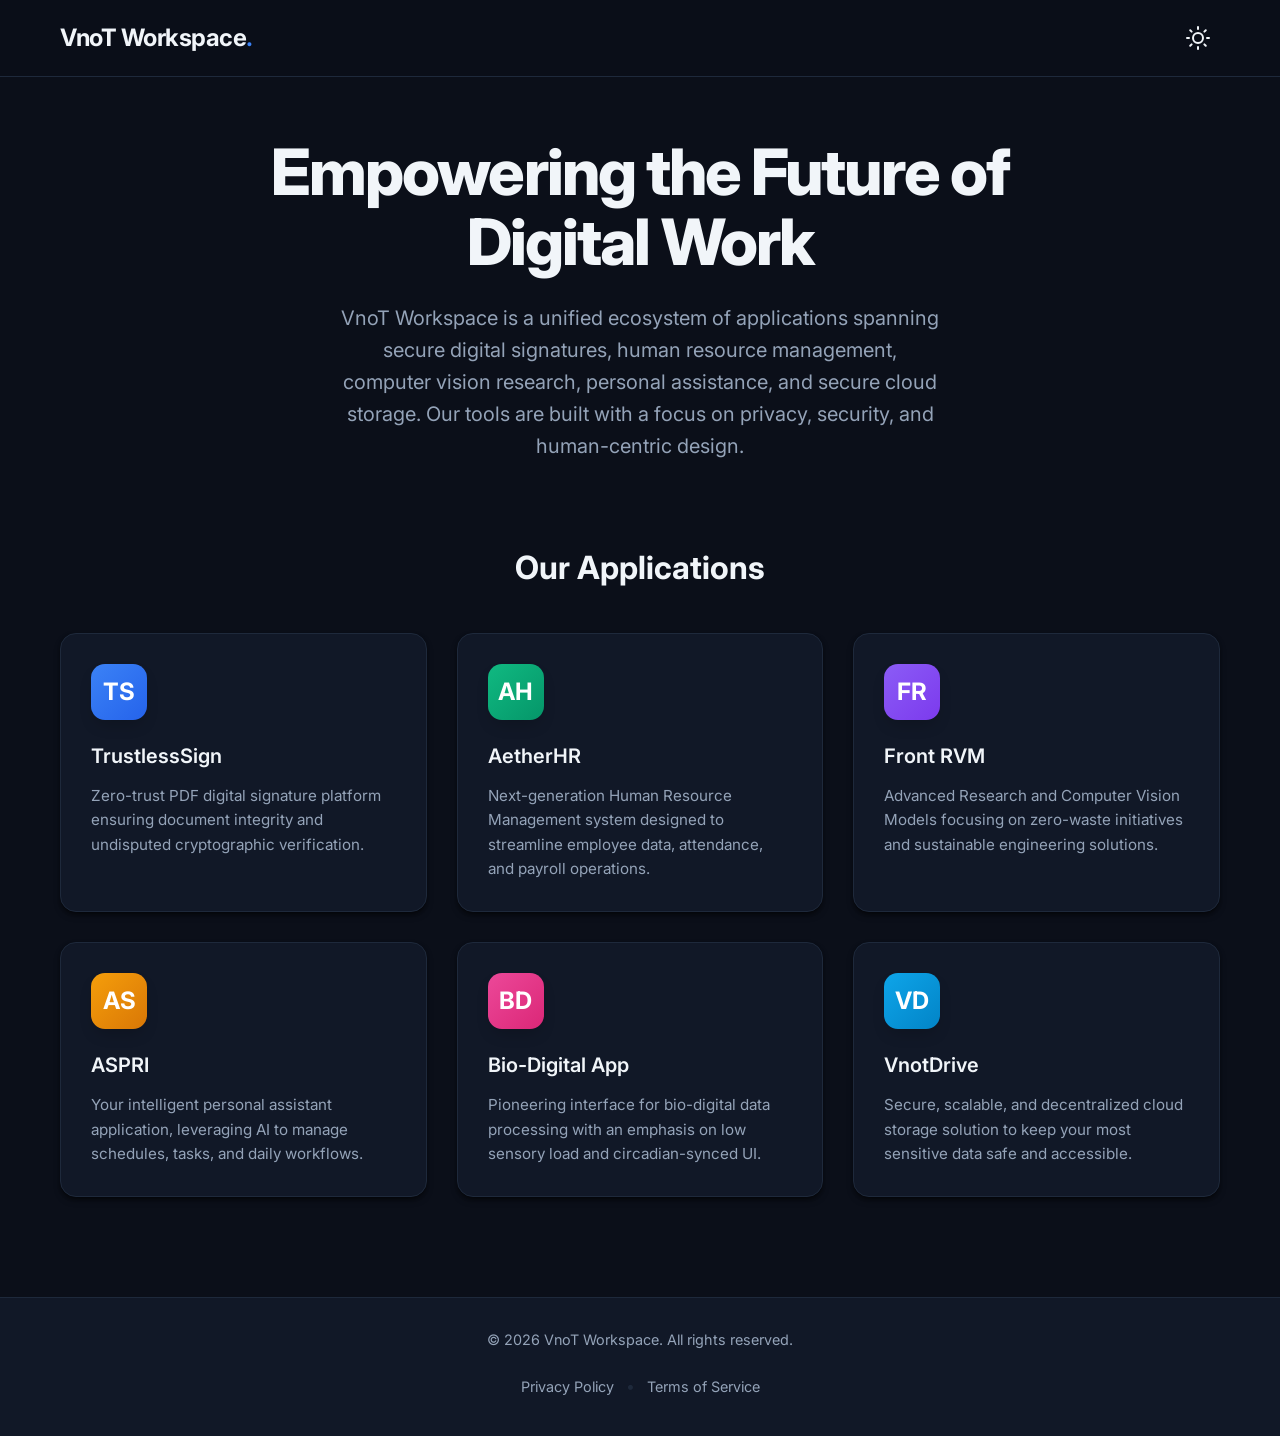
==== index.html @ b07ab053 "feat: initial commit for VnoT Workspace" ====
<!DOCTYPE html>
<html lang="en" data-theme="dark">
<head>
    <meta charset="UTF-8">
    <meta name="viewport" content="width=device-width, initial-scale=1.0">
    <title>VnoT Workspace</title>
    <meta name="description" content="VnoT Workspace is a comprehensive suite of digital tools designed to enhance productivity, streamline human resources, facilitate advanced research, and provide secure zero-trust solutions.">
    <link rel="stylesheet" href="style.css">
    <link href="https://fonts.googleapis.com/css2?family=Inter:wght@300;400;500;600;700&display=swap" rel="stylesheet">
</head>
<body>
    <header class="header">
        <div class="container header-container">
            <div class="logo">VnoT Workspace<span class="dot">.</span></div>
            <button class="theme-toggle" id="themeToggle" aria-label="Toggle dark/light mode">
                <svg class="sun-icon" width="24" height="24" viewBox="0 0 24 24" fill="none" stroke="currentColor" stroke-width="2" stroke-linecap="round" stroke-linejoin="round"><circle cx="12" cy="12" r="5"></circle><line x1="12" y1="1" x2="12" y2="3"></line><line x1="12" y1="21" x2="12" y2="23"></line><line x1="4.22" y1="4.22" x2="5.64" y2="5.64"></line><line x1="18.36" y1="18.36" x2="19.78" y2="19.78"></line><line x1="1" y1="12" x2="3" y2="12"></line><line x1="21" y1="12" x2="23" y2="12"></line><line x1="4.22" y1="19.78" x2="5.64" y2="18.36"></line><line x1="18.36" y1="5.64" x2="19.78" y2="4.22"></line></svg>
                <svg class="moon-icon" width="24" height="24" viewBox="0 0 24 24" fill="none" stroke="currentColor" stroke-width="2" stroke-linecap="round" stroke-linejoin="round" style="display: none;"><path d="M21 12.79A9 9 0 1 1 11.21 3 7 7 0 0 0 21 12.79z"></path></svg>
            </button>
        </div>
    </header>

    <main class="main-content">
        <section class="hero container">
            <h1 class="hero-title">Empowering the Future of Digital Work</h1>
            <p class="hero-subtitle">VnoT Workspace is a unified ecosystem of applications spanning secure digital signatures, human resource management, computer vision research, personal assistance, and secure cloud storage. Our tools are built with a focus on privacy, security, and human-centric design.</p>
        </section>

        <section class="apps-section container">
            <h2 class="section-title">Our Applications</h2>
            <div class="app-grid">
                <!-- TrustlessSign -->
                <div class="app-card">
                    <div class="app-icon" style="background: linear-gradient(135deg, #3b82f6, #2563eb);">TS</div>
                    <h3 class="app-name">TrustlessSign</h3>
                    <p class="app-desc">Zero-trust PDF digital signature platform ensuring document integrity and undisputed cryptographic verification.</p>
                </div>
                
                <!-- AetherHR -->
                <div class="app-card">
                    <div class="app-icon" style="background: linear-gradient(135deg, #10b981, #059669);">AH</div>
                    <h3 class="app-name">AetherHR</h3>
                    <p class="app-desc">Next-generation Human Resource Management system designed to streamline employee data, attendance, and payroll operations.</p>
                </div>

                <!-- Front RVM -->
                <div class="app-card">
                    <div class="app-icon" style="background: linear-gradient(135deg, #8b5cf6, #7c3aed);">FR</div>
                    <h3 class="app-name">Front RVM</h3>
                    <p class="app-desc">Advanced Research and Computer Vision Models focusing on zero-waste initiatives and sustainable engineering solutions.</p>
                </div>

                <!-- ASPRI -->
                <div class="app-card">
                    <div class="app-icon" style="background: linear-gradient(135deg, #f59e0b, #d97706);">AS</div>
                    <h3 class="app-name">ASPRI</h3>
                    <p class="app-desc">Your intelligent personal assistant application, leveraging AI to manage schedules, tasks, and daily workflows.</p>
                </div>

                <!-- Bio-Digital App -->
                <div class="app-card">
                    <div class="app-icon" style="background: linear-gradient(135deg, #ec4899, #db2777);">BD</div>
                    <h3 class="app-name">Bio-Digital App</h3>
                    <p class="app-desc">Pioneering interface for bio-digital data processing with an emphasis on low sensory load and circadian-synced UI.</p>
                </div>

                <!-- VnotDrive -->
                <div class="app-card">
                    <div class="app-icon" style="background: linear-gradient(135deg, #0ea5e9, #0284c7);">VD</div>
                    <h3 class="app-name">VnotDrive</h3>
                    <p class="app-desc">Secure, scalable, and decentralized cloud storage solution to keep your most sensitive data safe and accessible.</p>
                </div>
            </div>
        </section>
    </main>

    <footer class="footer">
        <div class="container footer-content">
            <p class="copyright">&copy; 2026 VnoT Workspace. All rights reserved.</p>
            <div class="footer-links">
                <a href="privacy.html" class="footer-link">Privacy Policy</a>
                <span class="footer-divider">&bull;</span>
                <a href="terms.html" class="footer-link">Terms of Service</a>
            </div>
        </div>
    </footer>

    <script>
        // Theme Toggle Logic
        const themeToggle = document.getElementById('themeToggle');
        const sunIcon = document.querySelector('.sun-icon');
        const moonIcon = document.querySelector('.moon-icon');
        const htmlElement = document.documentElement;

        themeToggle.addEventListener('click', () => {
            const currentTheme = htmlElement.getAttribute('data-theme');
            if (currentTheme === 'dark') {
                htmlElement.setAttribute('data-theme', 'light');
                sunIcon.style.display = 'none';
                moonIcon.style.display = 'block';
            } else {
                htmlElement.setAttribute('data-theme', 'dark');
                sunIcon.style.display = 'block';
                moonIcon.style.display = 'none';
            }
        });
    </script>
</body>
</html>
---- style.css ----
/* Bio-Digital Minimalism 2026 Stylesheet */

:root {
    --bg-color: #f8fafc;
    --text-primary: #0f172a;
    --text-secondary: #475569;
    --card-bg: #ffffff;
    --border-color: #e2e8f0;
    --accent: #3b82f6;
    --accent-hover: #2563eb;
    --shadow: 0 4px 6px -1px rgb(0 0 0 / 0.1), 0 2px 4px -2px rgb(0 0 0 / 0.1);
    --glass-bg: rgba(255, 255, 255, 0.7);
}

[data-theme="dark"] {
    --bg-color: #0b0f19;
    --text-primary: #f1f5f9;
    --text-secondary: #94a3b8;
    --card-bg: #111827;
    --border-color: #1e293b;
    --accent: #3b82f6;
    --accent-hover: #60a5fa;
    --shadow: 0 4px 6px -1px rgb(0 0 0 / 0.5), 0 2px 4px -2px rgb(0 0 0 / 0.5);
    --glass-bg: rgba(11, 15, 25, 0.7);
}

* {
    box-sizing: border-box;
    margin: 0;
    padding: 0;
}

body {
    font-family: 'Inter', sans-serif;
    background-color: var(--bg-color);
    color: var(--text-primary);
    line-height: 1.6;
    transition: background-color 0.3s ease, color 0.3s ease;
    display: flex;
    flex-direction: column;
    min-height: 100vh;
}

.container {
    width: 100%;
    max-width: 1200px;
    margin: 0 auto;
    padding: 0 20px;
}

/* Header */
.header {
    position: sticky;
    top: 0;
    z-index: 50;
    background-color: var(--glass-bg);
    backdrop-filter: blur(12px);
    border-bottom: 1px solid var(--border-color);
    padding: 16px 0;
    transition: background-color 0.3s ease, border-color 0.3s ease;
}

.header-container {
    display: flex;
    justify-content: space-between;
    align-items: center;
}

.logo {
    font-size: 1.5rem;
    font-weight: 700;
    letter-spacing: -0.02em;
}

.dot {
    color: var(--accent);
}

.theme-toggle {
    background: none;
    border: none;
    color: var(--text-primary);
    cursor: pointer;
    padding: 8px;
    border-radius: 8px;
    display: flex;
    align-items: center;
    justify-content: center;
    transition: background-color 0.2s ease;
    width: 44px;
    height: 44px;
}

.theme-toggle:hover {
    background-color: var(--border-color);
}

.theme-toggle:focus-visible {
    outline: 2px solid var(--accent);
    outline-offset: 2px;
}

/* Main Content */
.main-content {
    flex: 1;
    padding: 60px 0;
}

/* Hero Section */
.hero {
    text-align: center;
    max-width: 800px;
    margin-bottom: 80px;
}

.hero-title {
    font-size: clamp(2.5rem, 5vw, 4rem);
    font-weight: 800;
    line-height: 1.1;
    margin-bottom: 24px;
    letter-spacing: -0.03em;
}

.hero-subtitle {
    font-size: clamp(1.1rem, 2vw, 1.25rem);
    color: var(--text-secondary);
    max-width: 600px;
    margin: 0 auto;
}

/* Apps Section */
.section-title {
    font-size: 2rem;
    font-weight: 700;
    margin-bottom: 40px;
    text-align: center;
}

.app-grid {
    display: grid;
    grid-template-columns: repeat(auto-fit, minmax(300px, 1fr));
    gap: 30px;
}

.app-card {
    background-color: var(--card-bg);
    border: 1px solid var(--border-color);
    border-radius: 16px;
    padding: 30px;
    transition: transform 0.3s cubic-bezier(0.175, 0.885, 0.32, 1.275), box-shadow 0.3s ease, border-color 0.3s ease;
    box-shadow: var(--shadow);
}

.app-card:hover {
    transform: translateY(-8px);
    border-color: var(--accent);
}

.app-icon {
    width: 56px;
    height: 56px;
    border-radius: 14px;
    display: flex;
    align-items: center;
    justify-content: center;
    color: white;
    font-size: 1.5rem;
    font-weight: 700;
    margin-bottom: 20px;
    box-shadow: 0 8px 16px -4px rgba(0,0,0,0.2);
}

.app-name {
    font-size: 1.25rem;
    font-weight: 600;
    margin-bottom: 12px;
}

.app-desc {
    color: var(--text-secondary);
    font-size: 0.95rem;
    line-height: 1.6;
}

/* Footer */
.footer {
    background-color: var(--card-bg);
    border-top: 1px solid var(--border-color);
    padding: 30px 0;
    text-align: center;
    margin-top: 40px;
    transition: background-color 0.3s ease, border-color 0.3s ease;
}

.footer-content {
    display: flex;
    flex-direction: column;
    gap: 16px;
    align-items: center;
}

.copyright {
    color: var(--text-secondary);
    font-size: 0.9rem;
}

.footer-links {
    display: flex;
    gap: 12px;
    align-items: center;
}

.footer-link {
    color: var(--text-secondary);
    text-decoration: none;
    font-size: 0.9rem;
    transition: color 0.2s ease;
    padding: 8px 0;
}

.footer-link:hover {
    color: var(--text-primary);
}

.footer-link:focus-visible {
    outline: 2px solid var(--accent);
    outline-offset: 4px;
    border-radius: 4px;
}

.footer-divider {
    color: var(--border-color);
}

/* Legal Pages */
.legal-content {
    max-width: 800px;
    margin: 0 auto;
    background-color: var(--card-bg);
    border: 1px solid var(--border-color);
    border-radius: 16px;
    padding: 40px;
    box-shadow: var(--shadow);
}

.legal-title {
    font-size: 2.5rem;
    font-weight: 800;
    margin-bottom: 10px;
    letter-spacing: -0.02em;
}

.legal-updated {
    color: var(--text-secondary);
    font-size: 0.9rem;
    margin-bottom: 40px;
}

.legal-section {
    margin-bottom: 32px;
}

.legal-section h2 {
    font-size: 1.5rem;
    font-weight: 700;
    margin-bottom: 16px;
    color: var(--text-primary);
}

.legal-section p, .legal-section ul {
    color: var(--text-secondary);
    margin-bottom: 16px;
}

.legal-section ul {
    padding-left: 24px;
}

.legal-section li {
    margin-bottom: 8px;
}

.legal-section a {
    color: var(--accent);
    text-decoration: none;
}

.legal-section a:hover {
    text-decoration: underline;
}

/* Responsive Adjustments */
@media (max-width: 768px) {
    .legal-content {
        padding: 24px;
        border-radius: 12px;
    }
    
    .footer-content {
        flex-direction: column;
        gap: 8px;
    }
}
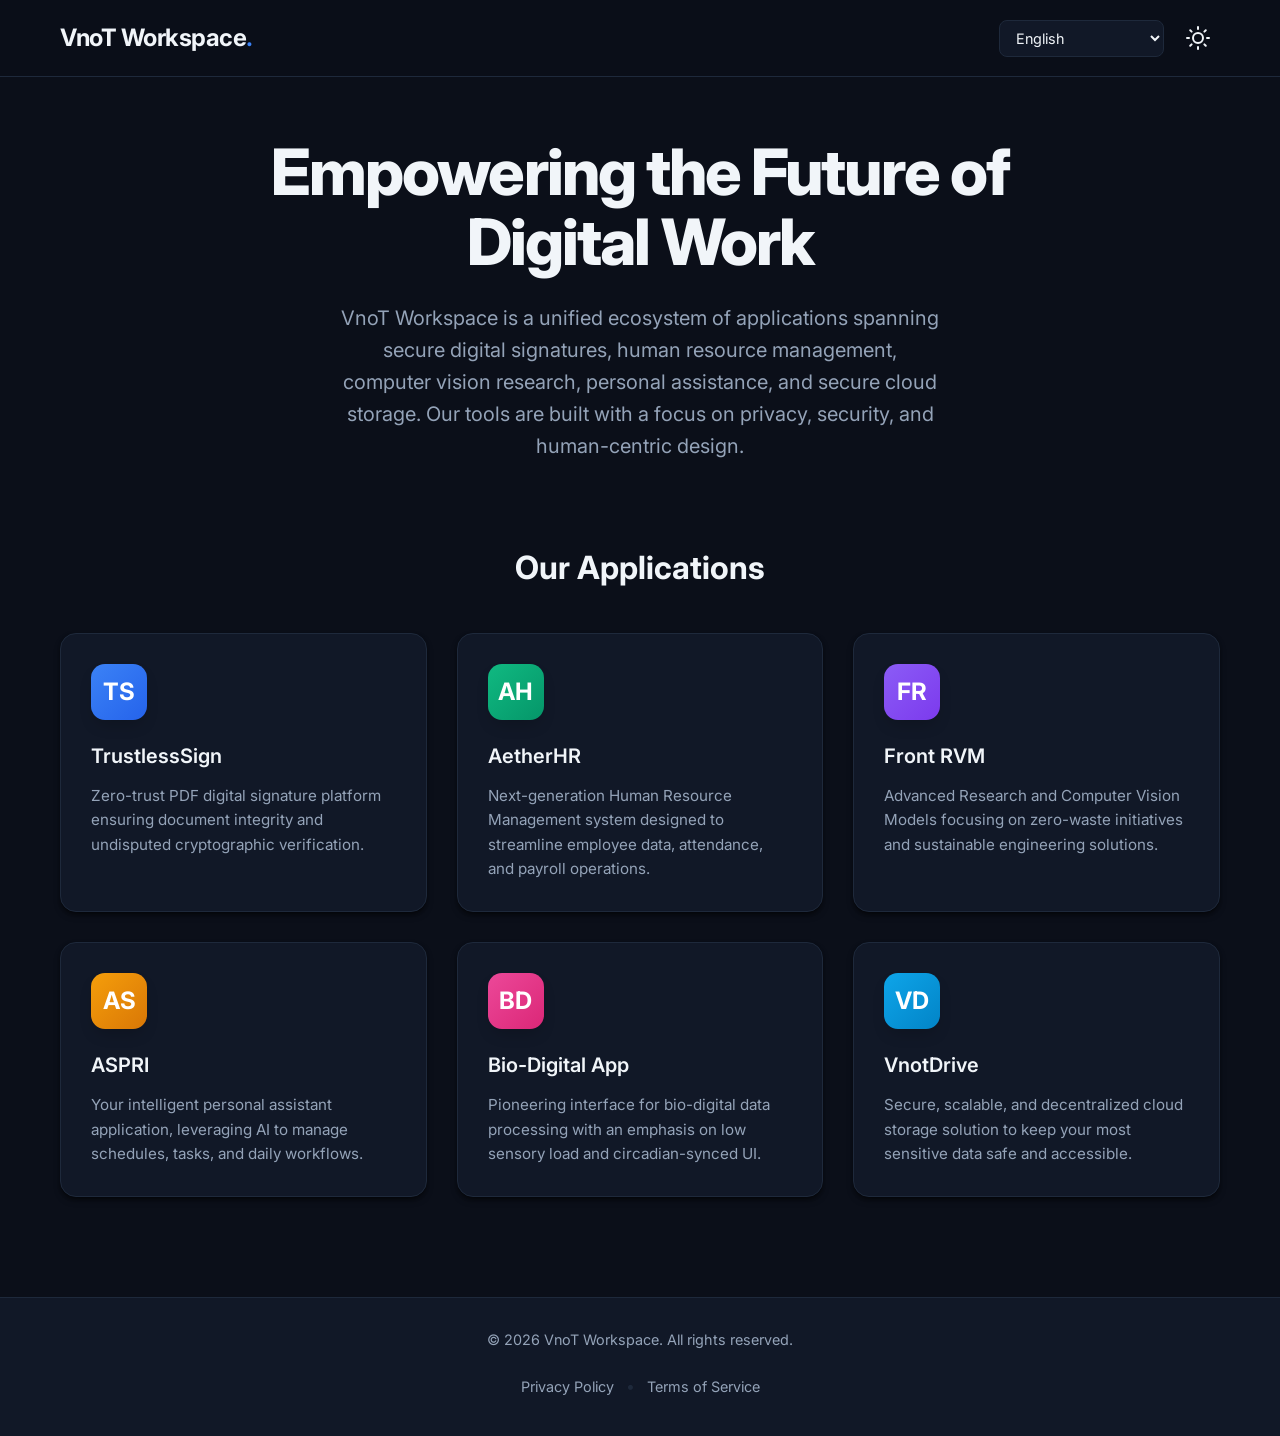
==== commit 5ca166e1: "feat: add multilingual support (en, id, th)" ====
--- a/index.html
+++ b/index.html
@@ -12,62 +12,65 @@
     <header class="header">
         <div class="container header-container">
             <div class="logo">VnoT Workspace<span class="dot">.</span></div>
-            <button class="theme-toggle" id="themeToggle" aria-label="Toggle dark/light mode">
-                <svg class="sun-icon" width="24" height="24" viewBox="0 0 24 24" fill="none" stroke="currentColor" stroke-width="2" stroke-linecap="round" stroke-linejoin="round"><circle cx="12" cy="12" r="5"></circle><line x1="12" y1="1" x2="12" y2="3"></line><line x1="12" y1="21" x2="12" y2="23"></line><line x1="4.22" y1="4.22" x2="5.64" y2="5.64"></line><line x1="18.36" y1="18.36" x2="19.78" y2="19.78"></line><line x1="1" y1="12" x2="3" y2="12"></line><line x1="21" y1="12" x2="23" y2="12"></line><line x1="4.22" y1="19.78" x2="5.64" y2="18.36"></line><line x1="18.36" y1="5.64" x2="19.78" y2="4.22"></line></svg>
-                <svg class="moon-icon" width="24" height="24" viewBox="0 0 24 24" fill="none" stroke="currentColor" stroke-width="2" stroke-linecap="round" stroke-linejoin="round" style="display: none;"><path d="M21 12.79A9 9 0 1 1 11.21 3 7 7 0 0 0 21 12.79z"></path></svg>
-            </button>
+            <div class="header-controls">
+                <select id="langSwitcher" class="lang-switcher" aria-label="Select Language"></select>
+                <button class="theme-toggle" id="themeToggle" aria-label="Toggle dark/light mode">
+                    <svg class="sun-icon" width="24" height="24" viewBox="0 0 24 24" fill="none" stroke="currentColor" stroke-width="2" stroke-linecap="round" stroke-linejoin="round"><circle cx="12" cy="12" r="5"></circle><line x1="12" y1="1" x2="12" y2="3"></line><line x1="12" y1="21" x2="12" y2="23"></line><line x1="4.22" y1="4.22" x2="5.64" y2="5.64"></line><line x1="18.36" y1="18.36" x2="19.78" y2="19.78"></line><line x1="1" y1="12" x2="3" y2="12"></line><line x1="21" y1="12" x2="23" y2="12"></line><line x1="4.22" y1="19.78" x2="5.64" y2="18.36"></line><line x1="18.36" y1="5.64" x2="19.78" y2="4.22"></line></svg>
+                    <svg class="moon-icon" width="24" height="24" viewBox="0 0 24 24" fill="none" stroke="currentColor" stroke-width="2" stroke-linecap="round" stroke-linejoin="round" style="display: none;"><path d="M21 12.79A9 9 0 1 1 11.21 3 7 7 0 0 0 21 12.79z"></path></svg>
+                </button>
+            </div>
         </div>
     </header>
 
     <main class="main-content">
         <section class="hero container">
-            <h1 class="hero-title">Empowering the Future of Digital Work</h1>
-            <p class="hero-subtitle">VnoT Workspace is a unified ecosystem of applications spanning secure digital signatures, human resource management, computer vision research, personal assistance, and secure cloud storage. Our tools are built with a focus on privacy, security, and human-centric design.</p>
+            <h1 class="hero-title" data-i18n="hero.title">Empowering the Future of Digital Work</h1>
+            <p class="hero-subtitle" data-i18n="hero.subtitle">VnoT Workspace is a unified ecosystem of applications spanning secure digital signatures, human resource management, computer vision research, personal assistance, and secure cloud storage. Our tools are built with a focus on privacy, security, and human-centric design.</p>
         </section>
 
         <section class="apps-section container">
-            <h2 class="section-title">Our Applications</h2>
+            <h2 class="section-title" data-i18n="section.apps.title">Our Applications</h2>
             <div class="app-grid">
                 <!-- TrustlessSign -->
                 <div class="app-card">
                     <div class="app-icon" style="background: linear-gradient(135deg, #3b82f6, #2563eb);">TS</div>
                     <h3 class="app-name">TrustlessSign</h3>
-                    <p class="app-desc">Zero-trust PDF digital signature platform ensuring document integrity and undisputed cryptographic verification.</p>
+                    <p class="app-desc" data-i18n="ts.desc">Zero-trust PDF digital signature platform ensuring document integrity and undisputed cryptographic verification.</p>
                 </div>
                 
                 <!-- AetherHR -->
                 <div class="app-card">
                     <div class="app-icon" style="background: linear-gradient(135deg, #10b981, #059669);">AH</div>
                     <h3 class="app-name">AetherHR</h3>
-                    <p class="app-desc">Next-generation Human Resource Management system designed to streamline employee data, attendance, and payroll operations.</p>
+                    <p class="app-desc" data-i18n="ah.desc">Next-generation Human Resource Management system designed to streamline employee data, attendance, and payroll operations.</p>
                 </div>
 
                 <!-- Front RVM -->
                 <div class="app-card">
                     <div class="app-icon" style="background: linear-gradient(135deg, #8b5cf6, #7c3aed);">FR</div>
                     <h3 class="app-name">Front RVM</h3>
-                    <p class="app-desc">Advanced Research and Computer Vision Models focusing on zero-waste initiatives and sustainable engineering solutions.</p>
+                    <p class="app-desc" data-i18n="fr.desc">Advanced Research and Computer Vision Models focusing on zero-waste initiatives and sustainable engineering solutions.</p>
                 </div>
 
                 <!-- ASPRI -->
                 <div class="app-card">
                     <div class="app-icon" style="background: linear-gradient(135deg, #f59e0b, #d97706);">AS</div>
                     <h3 class="app-name">ASPRI</h3>
-                    <p class="app-desc">Your intelligent personal assistant application, leveraging AI to manage schedules, tasks, and daily workflows.</p>
+                    <p class="app-desc" data-i18n="as.desc">Your intelligent personal assistant application, leveraging AI to manage schedules, tasks, and daily workflows.</p>
                 </div>
 
                 <!-- Bio-Digital App -->
                 <div class="app-card">
                     <div class="app-icon" style="background: linear-gradient(135deg, #ec4899, #db2777);">BD</div>
                     <h3 class="app-name">Bio-Digital App</h3>
-                    <p class="app-desc">Pioneering interface for bio-digital data processing with an emphasis on low sensory load and circadian-synced UI.</p>
+                    <p class="app-desc" data-i18n="bd.desc">Pioneering interface for bio-digital data processing with an emphasis on low sensory load and circadian-synced UI.</p>
                 </div>
 
                 <!-- VnotDrive -->
                 <div class="app-card">
                     <div class="app-icon" style="background: linear-gradient(135deg, #0ea5e9, #0284c7);">VD</div>
                     <h3 class="app-name">VnotDrive</h3>
-                    <p class="app-desc">Secure, scalable, and decentralized cloud storage solution to keep your most sensitive data safe and accessible.</p>
+                    <p class="app-desc" data-i18n="vd.desc">Secure, scalable, and decentralized cloud storage solution to keep your most sensitive data safe and accessible.</p>
                 </div>
             </div>
         </section>
@@ -75,34 +78,16 @@
 
     <footer class="footer">
         <div class="container footer-content">
-            <p class="copyright">&copy; 2026 VnoT Workspace. All rights reserved.</p>
+            <p class="copyright" data-i18n="footer.copyright">&copy; 2026 VnoT Workspace. All rights reserved.</p>
             <div class="footer-links">
-                <a href="privacy.html" class="footer-link">Privacy Policy</a>
+                <a href="privacy.html" class="footer-link" data-i18n="footer.privacy">Privacy Policy</a>
                 <span class="footer-divider">&bull;</span>
-                <a href="terms.html" class="footer-link">Terms of Service</a>
+                <a href="terms.html" class="footer-link" data-i18n="footer.terms">Terms of Service</a>
             </div>
         </div>
     </footer>
 
-    <script>
-        // Theme Toggle Logic
-        const themeToggle = document.getElementById('themeToggle');
-        const sunIcon = document.querySelector('.sun-icon');
-        const moonIcon = document.querySelector('.moon-icon');
-        const htmlElement = document.documentElement;
-
-        themeToggle.addEventListener('click', () => {
-            const currentTheme = htmlElement.getAttribute('data-theme');
-            if (currentTheme === 'dark') {
-                htmlElement.setAttribute('data-theme', 'light');
-                sunIcon.style.display = 'none';
-                moonIcon.style.display = 'block';
-            } else {
-                htmlElement.setAttribute('data-theme', 'dark');
-                sunIcon.style.display = 'block';
-                moonIcon.style.display = 'none';
-            }
-        });
-    </script>
+    <script src="translations.js"></script>
+    <script src="app.js"></script>
 </body>
 </html>
--- a/style.css
+++ b/style.css
@@ -301,3 +301,32 @@
         gap: 8px;
     }
 }
+
+/* Header Controls */
+.header-controls {
+    display: flex;
+    align-items: center;
+    gap: 12px;
+}
+
+.lang-switcher {
+    background-color: var(--glass-bg);
+    color: var(--text-primary);
+    border: 1px solid var(--border-color);
+    padding: 8px 12px;
+    border-radius: 8px;
+    font-family: 'Inter', sans-serif;
+    font-size: 0.9rem;
+    cursor: pointer;
+    outline: none;
+    transition: border-color 0.2s ease, box-shadow 0.2s ease;
+}
+
+.lang-switcher:focus-visible {
+    border-color: var(--accent);
+    box-shadow: 0 0 0 2px rgba(59, 130, 246, 0.3);
+}
+
+[data-theme="dark"] .lang-switcher {
+    background-color: var(--card-bg);
+}
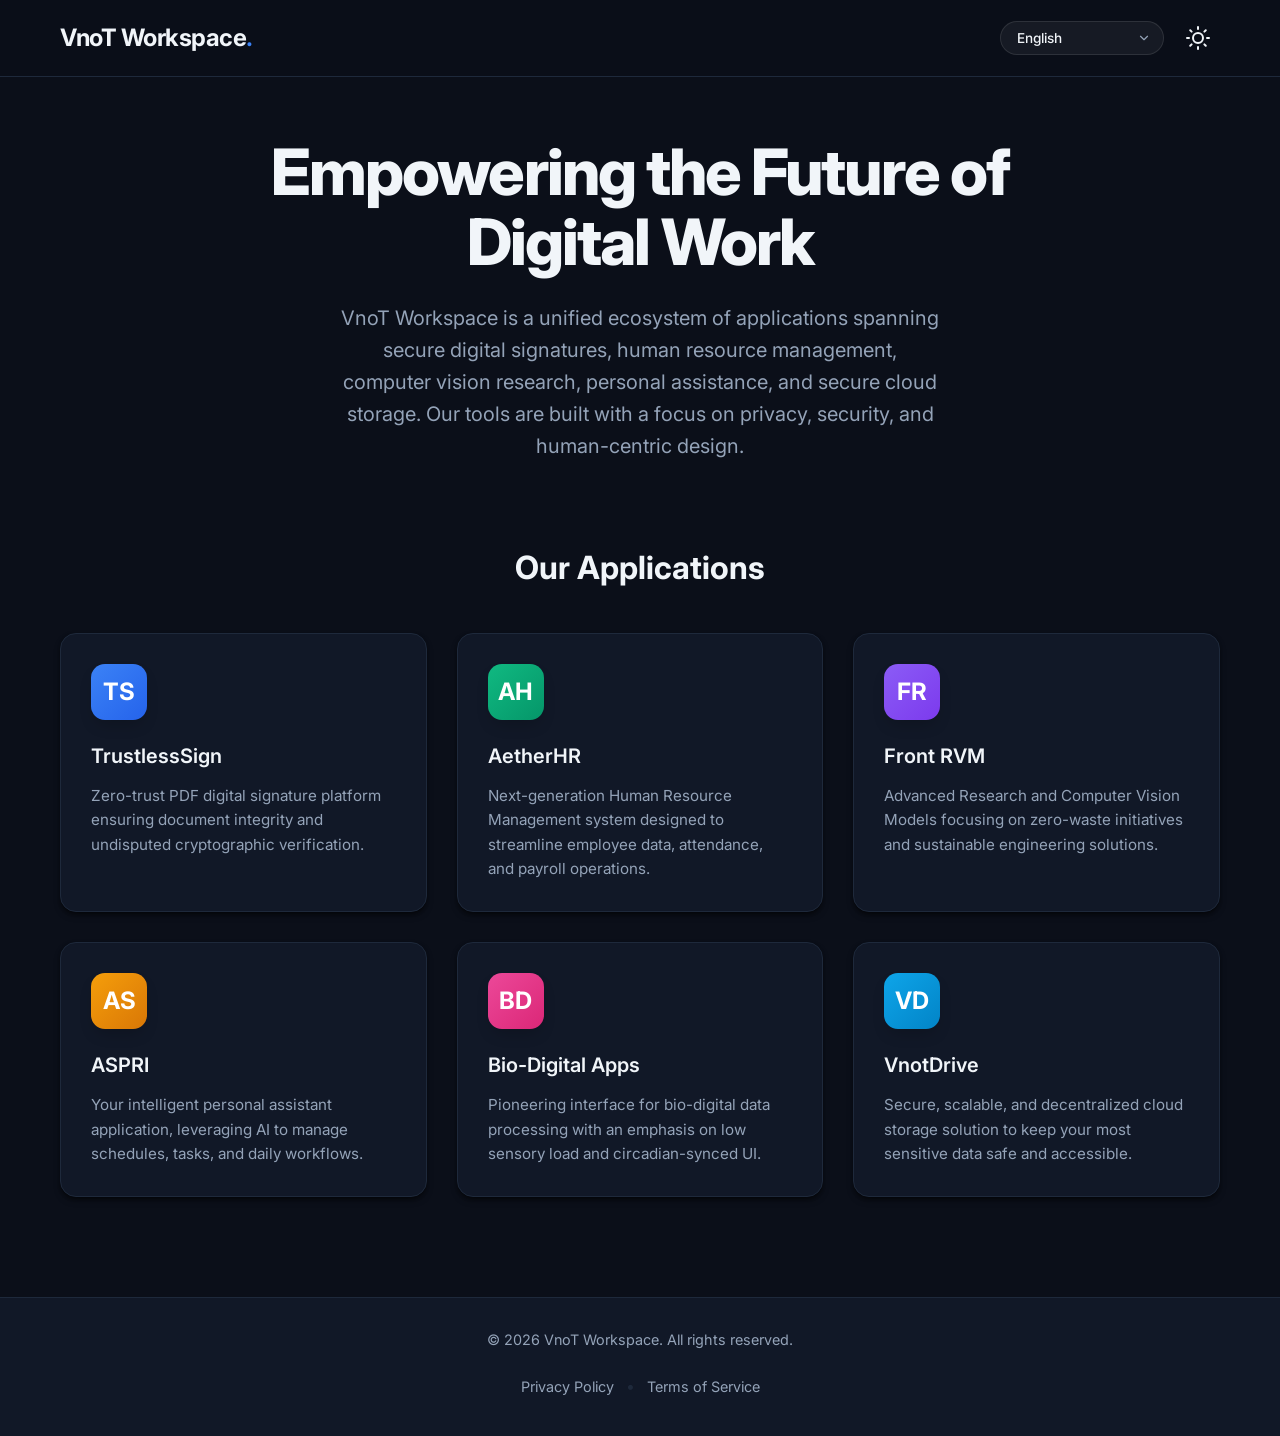
==== commit 7bfc0271: "Add Google Site Verification tags" ====
--- a/index.html
+++ b/index.html
@@ -1,13 +1,17 @@
 <!DOCTYPE html>
 <html lang="en" data-theme="dark">
+
 <head>
     <meta charset="UTF-8">
     <meta name="viewport" content="width=device-width, initial-scale=1.0">
+    <meta name="google-site-verification" content="b9JXudQZX2TTPYxAuXlJsnXfwHXvUMSXbqnMLqL6Lpc" />
     <title>VnoT Workspace</title>
-    <meta name="description" content="VnoT Workspace is a comprehensive suite of digital tools designed to enhance productivity, streamline human resources, facilitate advanced research, and provide secure zero-trust solutions.">
+    <meta name="description"
+        content="VnoT Workspace is a comprehensive suite of digital tools designed to enhance productivity, streamline human resources, facilitate advanced research, and provide secure zero-trust solutions.">
     <link rel="stylesheet" href="style.css">
     <link href="https://fonts.googleapis.com/css2?family=Inter:wght@300;400;500;600;700&display=swap" rel="stylesheet">
 </head>
+
 <body>
     <header class="header">
         <div class="container header-container">
@@ -15,8 +19,22 @@
             <div class="header-controls">
                 <select id="langSwitcher" class="lang-switcher" aria-label="Select Language"></select>
                 <button class="theme-toggle" id="themeToggle" aria-label="Toggle dark/light mode">
-                    <svg class="sun-icon" width="24" height="24" viewBox="0 0 24 24" fill="none" stroke="currentColor" stroke-width="2" stroke-linecap="round" stroke-linejoin="round"><circle cx="12" cy="12" r="5"></circle><line x1="12" y1="1" x2="12" y2="3"></line><line x1="12" y1="21" x2="12" y2="23"></line><line x1="4.22" y1="4.22" x2="5.64" y2="5.64"></line><line x1="18.36" y1="18.36" x2="19.78" y2="19.78"></line><line x1="1" y1="12" x2="3" y2="12"></line><line x1="21" y1="12" x2="23" y2="12"></line><line x1="4.22" y1="19.78" x2="5.64" y2="18.36"></line><line x1="18.36" y1="5.64" x2="19.78" y2="4.22"></line></svg>
-                    <svg class="moon-icon" width="24" height="24" viewBox="0 0 24 24" fill="none" stroke="currentColor" stroke-width="2" stroke-linecap="round" stroke-linejoin="round" style="display: none;"><path d="M21 12.79A9 9 0 1 1 11.21 3 7 7 0 0 0 21 12.79z"></path></svg>
+                    <svg class="sun-icon" width="24" height="24" viewBox="0 0 24 24" fill="none" stroke="currentColor"
+                        stroke-width="2" stroke-linecap="round" stroke-linejoin="round">
+                        <circle cx="12" cy="12" r="5"></circle>
+                        <line x1="12" y1="1" x2="12" y2="3"></line>
+                        <line x1="12" y1="21" x2="12" y2="23"></line>
+                        <line x1="4.22" y1="4.22" x2="5.64" y2="5.64"></line>
+                        <line x1="18.36" y1="18.36" x2="19.78" y2="19.78"></line>
+                        <line x1="1" y1="12" x2="3" y2="12"></line>
+                        <line x1="21" y1="12" x2="23" y2="12"></line>
+                        <line x1="4.22" y1="19.78" x2="5.64" y2="18.36"></line>
+                        <line x1="18.36" y1="5.64" x2="19.78" y2="4.22"></line>
+                    </svg>
+                    <svg class="moon-icon" width="24" height="24" viewBox="0 0 24 24" fill="none" stroke="currentColor"
+                        stroke-width="2" stroke-linecap="round" stroke-linejoin="round" style="display: none;">
+                        <path d="M21 12.79A9 9 0 1 1 11.21 3 7 7 0 0 0 21 12.79z"></path>
+                    </svg>
                 </button>
             </div>
         </div>
@@ -25,7 +43,10 @@
     <main class="main-content">
         <section class="hero container">
             <h1 class="hero-title" data-i18n="hero.title">Empowering the Future of Digital Work</h1>
-            <p class="hero-subtitle" data-i18n="hero.subtitle">VnoT Workspace is a unified ecosystem of applications spanning secure digital signatures, human resource management, computer vision research, personal assistance, and secure cloud storage. Our tools are built with a focus on privacy, security, and human-centric design.</p>
+            <p class="hero-subtitle" data-i18n="hero.subtitle">VnoT Workspace is a unified ecosystem of applications
+                spanning secure digital signatures, human resource management, computer vision research, personal
+                assistance, and secure cloud storage. Our tools are built with a focus on privacy, security, and
+                human-centric design.</p>
         </section>
 
         <section class="apps-section container">
@@ -35,42 +56,48 @@
                 <div class="app-card">
                     <div class="app-icon" style="background: linear-gradient(135deg, #3b82f6, #2563eb);">TS</div>
                     <h3 class="app-name">TrustlessSign</h3>
-                    <p class="app-desc" data-i18n="ts.desc">Zero-trust PDF digital signature platform ensuring document integrity and undisputed cryptographic verification.</p>
+                    <p class="app-desc" data-i18n="ts.desc">Zero-trust PDF digital signature platform ensuring document
+                        integrity and undisputed cryptographic verification.</p>
                 </div>
-                
+
                 <!-- AetherHR -->
                 <div class="app-card">
                     <div class="app-icon" style="background: linear-gradient(135deg, #10b981, #059669);">AH</div>
                     <h3 class="app-name">AetherHR</h3>
-                    <p class="app-desc" data-i18n="ah.desc">Next-generation Human Resource Management system designed to streamline employee data, attendance, and payroll operations.</p>
+                    <p class="app-desc" data-i18n="ah.desc">Next-generation Human Resource Management system designed to
+                        streamline employee data, attendance, and payroll operations.</p>
                 </div>
 
                 <!-- Front RVM -->
                 <div class="app-card">
                     <div class="app-icon" style="background: linear-gradient(135deg, #8b5cf6, #7c3aed);">FR</div>
                     <h3 class="app-name">Front RVM</h3>
-                    <p class="app-desc" data-i18n="fr.desc">Advanced Research and Computer Vision Models focusing on zero-waste initiatives and sustainable engineering solutions.</p>
+                    <p class="app-desc" data-i18n="fr.desc">Advanced Research and Computer Vision Models focusing on
+                        zero-waste initiatives and sustainable engineering solutions.</p>
                 </div>
 
                 <!-- ASPRI -->
                 <div class="app-card">
                     <div class="app-icon" style="background: linear-gradient(135deg, #f59e0b, #d97706);">AS</div>
                     <h3 class="app-name">ASPRI</h3>
-                    <p class="app-desc" data-i18n="as.desc">Your intelligent personal assistant application, leveraging AI to manage schedules, tasks, and daily workflows.</p>
+                    <p class="app-desc" data-i18n="as.desc">Your intelligent personal assistant application, leveraging
+                        AI to manage schedules, tasks, and daily workflows.</p>
                 </div>
 
                 <!-- Bio-Digital App -->
                 <div class="app-card">
                     <div class="app-icon" style="background: linear-gradient(135deg, #ec4899, #db2777);">BD</div>
-                    <h3 class="app-name">Bio-Digital App</h3>
-                    <p class="app-desc" data-i18n="bd.desc">Pioneering interface for bio-digital data processing with an emphasis on low sensory load and circadian-synced UI.</p>
+                    <h3 class="app-name">Bio-Digital Apps</h3>
+                    <p class="app-desc" data-i18n="bd.desc">Pioneering interface for bio-digital data processing with an
+                        emphasis on low sensory load and circadian-synced UI.</p>
                 </div>
 
                 <!-- VnotDrive -->
                 <div class="app-card">
                     <div class="app-icon" style="background: linear-gradient(135deg, #0ea5e9, #0284c7);">VD</div>
                     <h3 class="app-name">VnotDrive</h3>
-                    <p class="app-desc" data-i18n="vd.desc">Secure, scalable, and decentralized cloud storage solution to keep your most sensitive data safe and accessible.</p>
+                    <p class="app-desc" data-i18n="vd.desc">Secure, scalable, and decentralized cloud storage solution
+                        to keep your most sensitive data safe and accessible.</p>
                 </div>
             </div>
         </section>
@@ -90,4 +117,5 @@
     <script src="translations.js"></script>
     <script src="app.js"></script>
 </body>
-</html>
+
+</html>
--- a/style.css
+++ b/style.css
@@ -310,16 +310,37 @@
 }
 
 .lang-switcher {
-    background-color: var(--glass-bg);
+    appearance: none;
+    -webkit-appearance: none;
+    -moz-appearance: none;
+    background-color: transparent;
     color: var(--text-primary);
     border: 1px solid var(--border-color);
-    padding: 8px 12px;
-    border-radius: 8px;
+    padding: 8px 32px 8px 16px;
+    border-radius: 20px;
     font-family: 'Inter', sans-serif;
-    font-size: 0.9rem;
+    font-size: 0.85rem;
+    font-weight: 500;
     cursor: pointer;
     outline: none;
-    transition: border-color 0.2s ease, box-shadow 0.2s ease;
+    transition: all 0.2s ease;
+    background-image: url("data:image/svg+xml;utf8,<svg xmlns='http://www.w3.org/2000/svg' width='16' height='16' viewBox='0 0 24 24' fill='none' stroke='%2394a3b8' stroke-width='2' stroke-linecap='round' stroke-linejoin='round'><polyline points='6 9 12 15 18 9'></polyline></svg>");
+    background-repeat: no-repeat;
+    background-position: right 12px center;
+    background-size: 14px;
+}
+
+[data-theme="dark"] .lang-switcher {
+    background-color: rgba(255, 255, 255, 0.05);
+    border-color: rgba(255, 255, 255, 0.1);
+}
+
+.lang-switcher:hover {
+    background-color: var(--border-color);
+}
+
+[data-theme="dark"] .lang-switcher:hover {
+    background-color: rgba(255, 255, 255, 0.1);
 }
 
 .lang-switcher:focus-visible {
@@ -327,6 +348,7 @@
     box-shadow: 0 0 0 2px rgba(59, 130, 246, 0.3);
 }
 
-[data-theme="dark"] .lang-switcher {
+.lang-switcher option {
     background-color: var(--card-bg);
-}
+    color: var(--text-primary);
+}
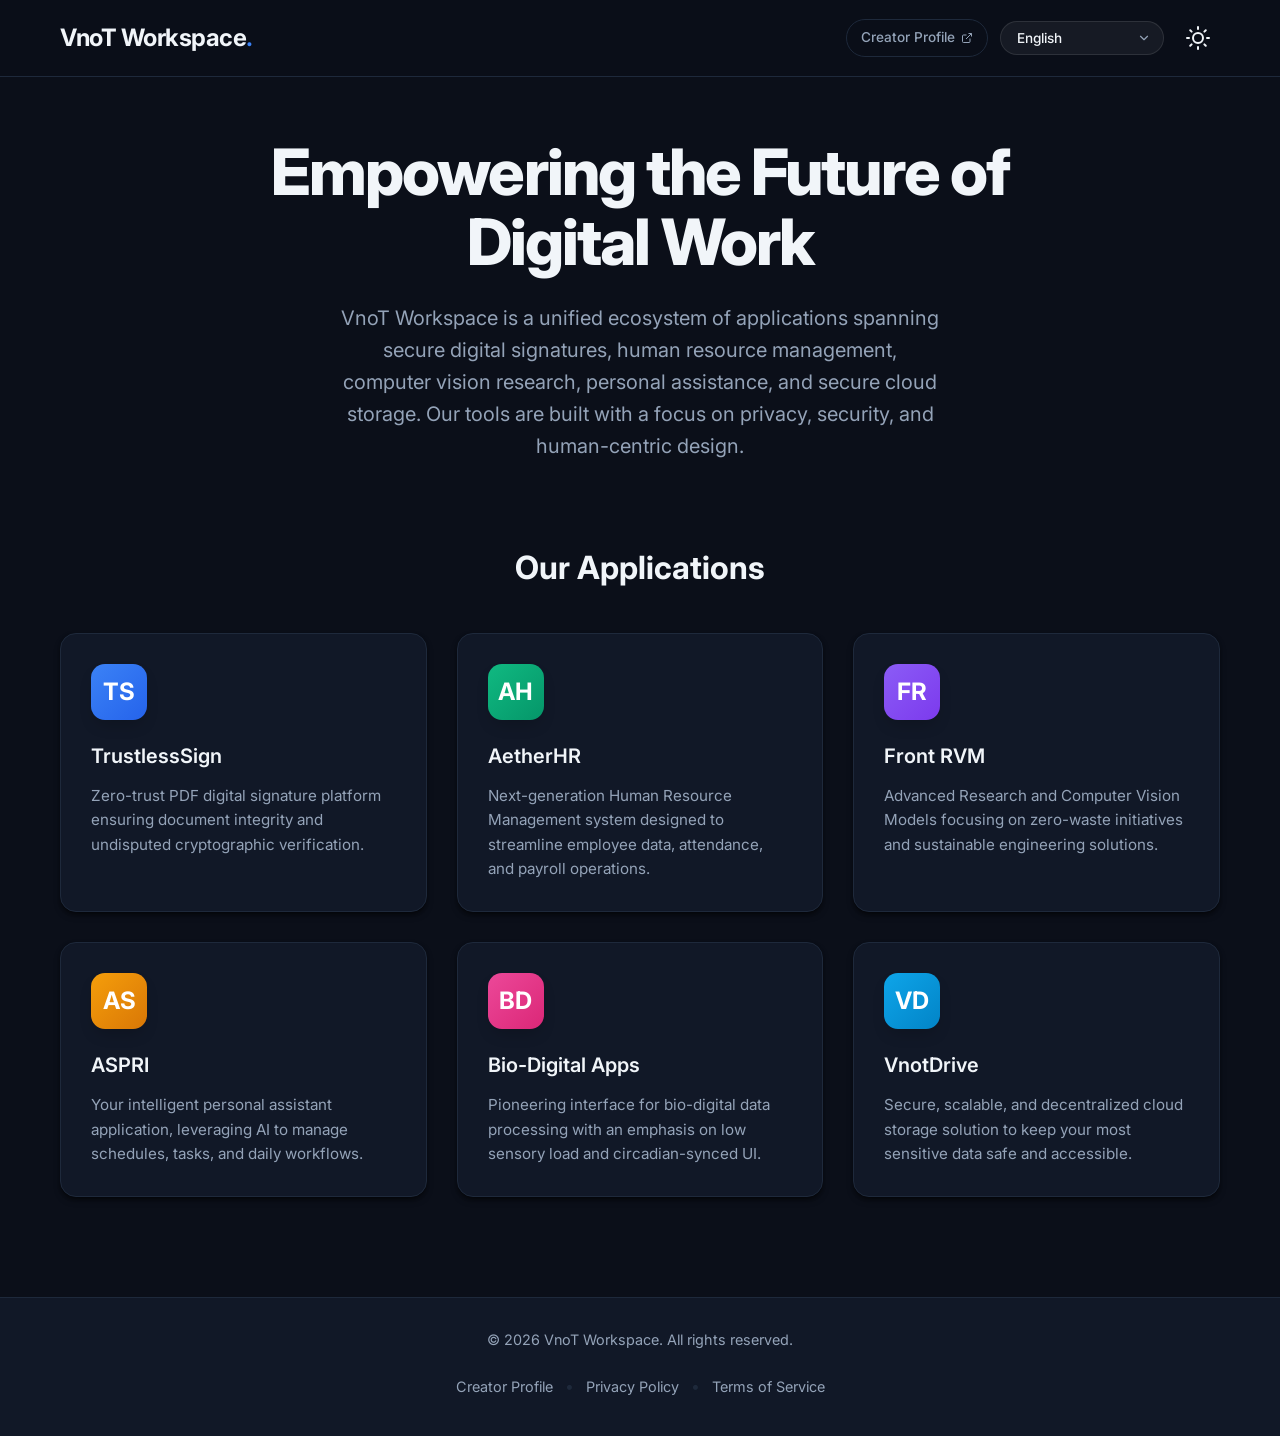
==== commit 0ce26641: "feat: link to Creator Profile (vnot.my.id) in header and footer" ====
--- a/index.html
+++ b/index.html
@@ -17,6 +17,10 @@
         <div class="container header-container">
             <div class="logo">VnoT Workspace<span class="dot">.</span></div>
             <div class="header-controls">
+                <a href="https://vnot.my.id" class="nav-author-link" target="_blank" rel="noopener noreferrer">
+                    <span data-i18n="nav.profile">Creator Profile</span>
+                    <svg width="12" height="12" viewBox="0 0 24 24" fill="none" stroke="currentColor" stroke-width="2"><path d="M18 13v6a2 2 0 0 1-2 2H5a2 2 0 0 1-2-2V8a2 2 0 0 1 2-2h6"></path><polyline points="15 3 21 3 21 9"></polyline><line x1="10" y1="14" x2="21" y2="3"></line></svg>
+                </a>
                 <select id="langSwitcher" class="lang-switcher" aria-label="Select Language"></select>
                 <button class="theme-toggle" id="themeToggle" aria-label="Toggle dark/light mode">
                     <svg class="sun-icon" width="24" height="24" viewBox="0 0 24 24" fill="none" stroke="currentColor"
@@ -107,6 +111,8 @@
         <div class="container footer-content">
             <p class="copyright" data-i18n="footer.copyright">&copy; 2026 VnoT Workspace. All rights reserved.</p>
             <div class="footer-links">
+                <a href="https://vnot.my.id" class="footer-link" target="_blank" rel="noopener noreferrer" data-i18n="footer.profile">Creator Profile</a>
+                <span class="footer-divider">&bull;</span>
                 <a href="privacy.html" class="footer-link" data-i18n="footer.privacy">Privacy Policy</a>
                 <span class="footer-divider">&bull;</span>
                 <a href="terms.html" class="footer-link" data-i18n="footer.terms">Terms of Service</a>
--- a/style.css
+++ b/style.css
@@ -307,6 +307,27 @@
     display: flex;
     align-items: center;
     gap: 12px;
+}
+
+.nav-author-link {
+    display: inline-flex;
+    align-items: center;
+    gap: 6px;
+    font-size: 0.85rem;
+    font-weight: 500;
+    color: var(--text-secondary);
+    text-decoration: none;
+    padding: 7px 14px;
+    border-radius: 20px;
+    border: 1px solid var(--border-color);
+    background: var(--glass-bg);
+    transition: all 0.2s ease;
+}
+
+.nav-author-link:hover {
+    color: var(--accent);
+    border-color: var(--accent);
+    transform: translateY(-1px);
 }
 
 .lang-switcher {
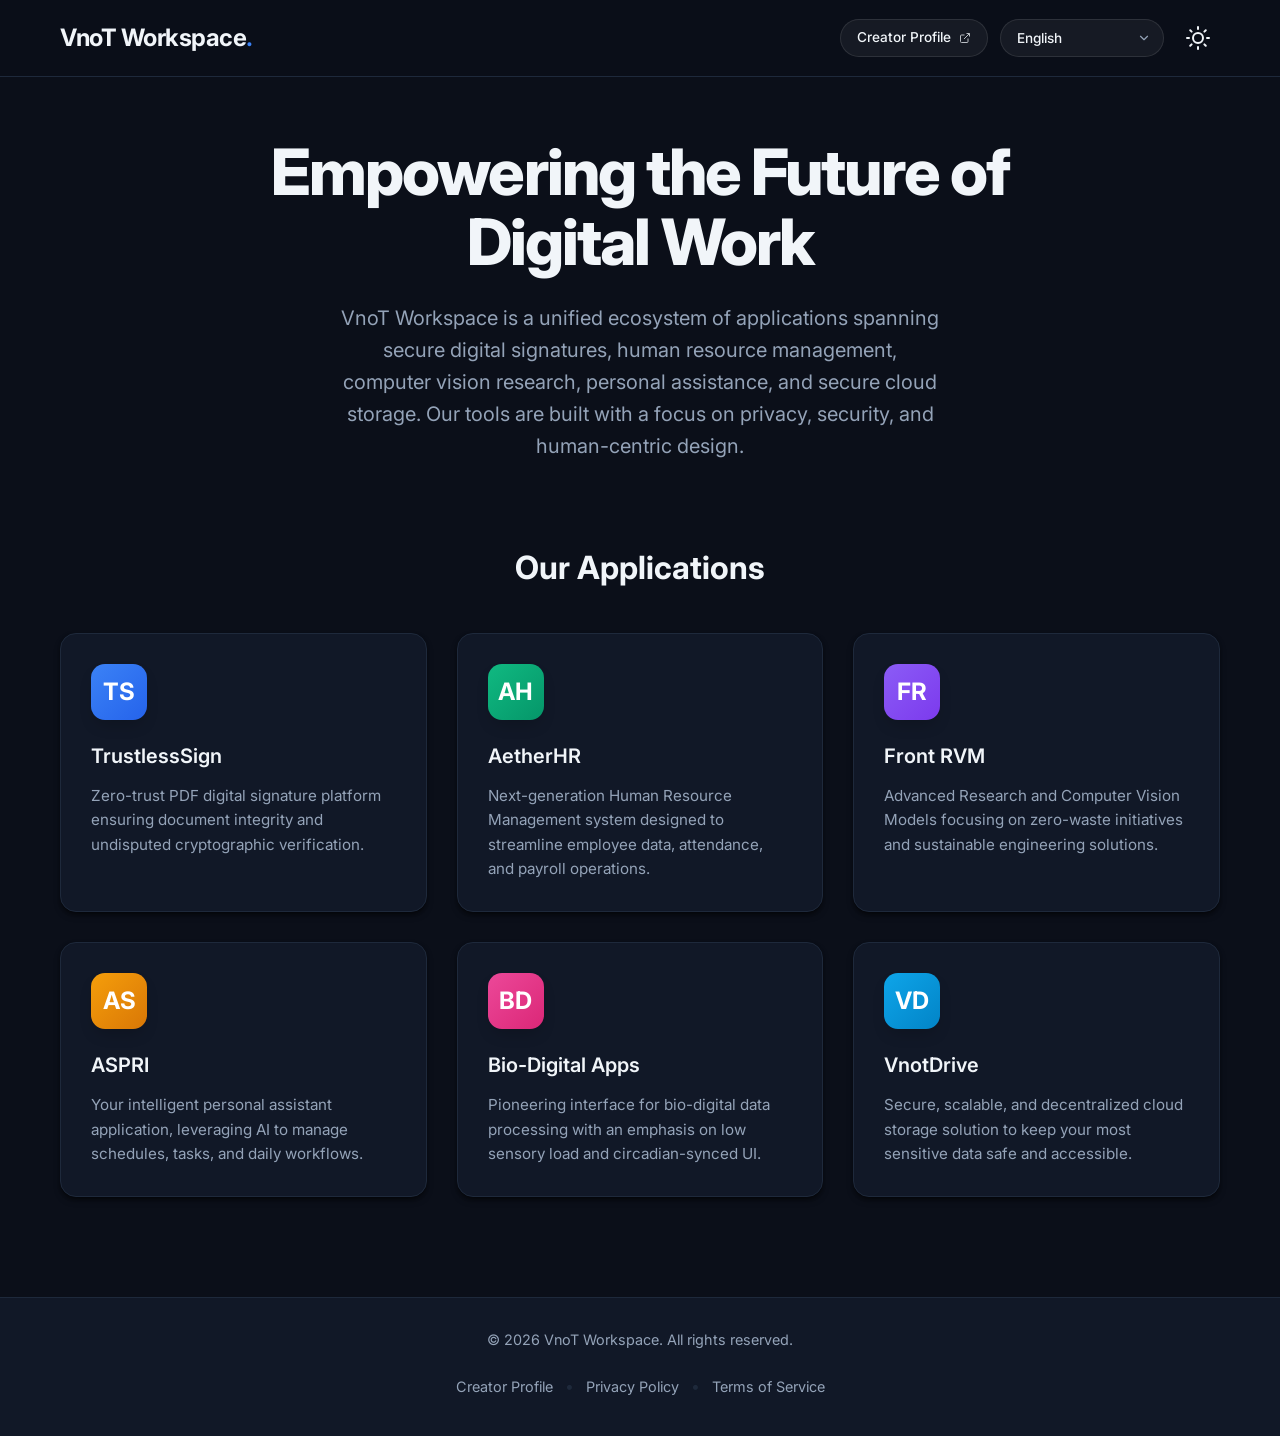
==== commit efaaaa1c: "fix(ui): style nav-author-link with circadian dark theme tokens and add css cache buster" ====
--- a/index.html
+++ b/index.html
@@ -8,7 +8,7 @@
     <title>VnoT Workspace</title>
     <meta name="description"
         content="VnoT Workspace is a comprehensive suite of digital tools designed to enhance productivity, streamline human resources, facilitate advanced research, and provide secure zero-trust solutions.">
-    <link rel="stylesheet" href="style.css">
+    <link rel="stylesheet" href="style.css?v=20261119b">
     <link href="https://fonts.googleapis.com/css2?family=Inter:wght@300;400;500;600;700&display=swap" rel="stylesheet">
 </head>
 
--- a/style.css
+++ b/style.css
@@ -39,6 +39,12 @@
     display: flex;
     flex-direction: column;
     min-height: 100vh;
+}
+
+a {
+    color: var(--accent);
+    text-decoration: none;
+    transition: color 0.2s ease;
 }
 
 .container {
@@ -312,22 +318,55 @@
 .nav-author-link {
     display: inline-flex;
     align-items: center;
-    gap: 6px;
+    gap: 8px;
     font-size: 0.85rem;
     font-weight: 500;
-    color: var(--text-secondary);
+    color: var(--text-primary);
     text-decoration: none;
-    padding: 7px 14px;
+    padding: 8px 16px;
     border-radius: 20px;
     border: 1px solid var(--border-color);
-    background: var(--glass-bg);
-    transition: all 0.2s ease;
+    background-color: rgba(0, 0, 0, 0.02);
+    transition: all 0.2s cubic-bezier(0.16, 1, 0.3, 1);
+    height: 38px;
+    box-sizing: border-box;
+    white-space: nowrap;
+}
+
+[data-theme="dark"] .nav-author-link {
+    background-color: rgba(255, 255, 255, 0.05);
+    border-color: rgba(255, 255, 255, 0.1);
+    color: var(--text-primary);
 }
 
 .nav-author-link:hover {
     color: var(--accent);
     border-color: var(--accent);
+    background-color: rgba(59, 130, 246, 0.08);
     transform: translateY(-1px);
+}
+
+[data-theme="dark"] .nav-author-link:hover {
+    background-color: rgba(255, 255, 255, 0.1);
+    border-color: var(--accent-hover);
+    color: var(--accent-hover);
+}
+
+.nav-author-link:focus-visible {
+    border-color: var(--accent);
+    box-shadow: 0 0 0 2px rgba(59, 130, 246, 0.3);
+    outline: none;
+}
+
+.nav-author-link svg {
+    flex-shrink: 0;
+    opacity: 0.75;
+    transition: opacity 0.2s ease, transform 0.2s ease;
+}
+
+.nav-author-link:hover svg {
+    opacity: 1;
+    transform: translate(1px, -1px);
 }
 
 .lang-switcher {
@@ -345,6 +384,8 @@
     cursor: pointer;
     outline: none;
     transition: all 0.2s ease;
+    height: 38px;
+    box-sizing: border-box;
     background-image: url("data:image/svg+xml;utf8,<svg xmlns='http://www.w3.org/2000/svg' width='16' height='16' viewBox='0 0 24 24' fill='none' stroke='%2394a3b8' stroke-width='2' stroke-linecap='round' stroke-linejoin='round'><polyline points='6 9 12 15 18 9'></polyline></svg>");
     background-repeat: no-repeat;
     background-position: right 12px center;
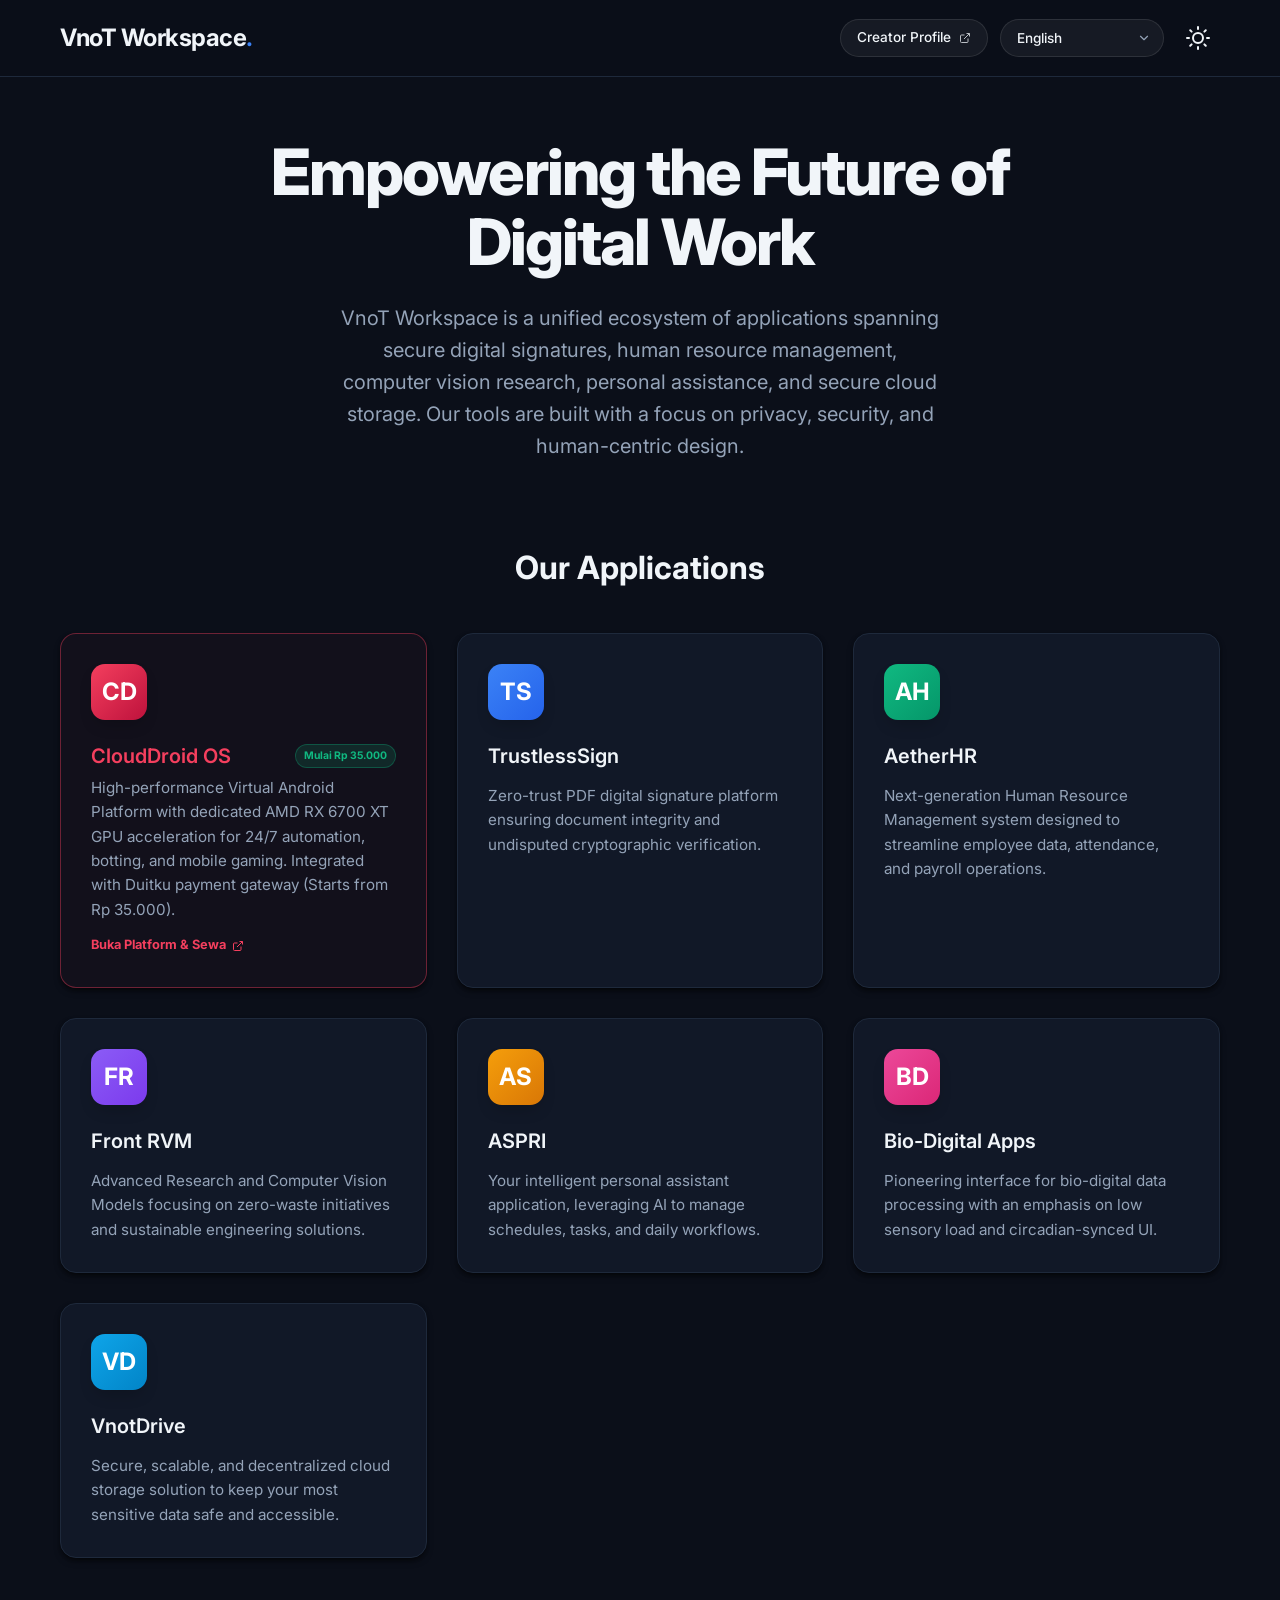
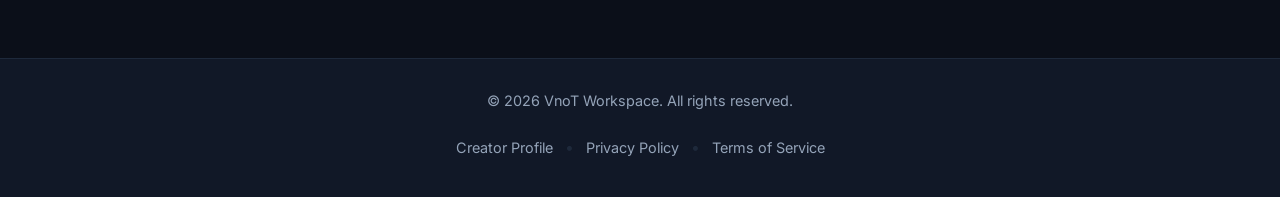
==== commit 69b72adc: "feat: add CloudDroid commercial product card with IDR pricing and Duitku integration" ====
--- a/index.html
+++ b/index.html
@@ -55,7 +55,20 @@
 
         <section class="apps-section container">
             <h2 class="section-title" data-i18n="section.apps.title">Our Applications</h2>
-            <div class="app-grid">
+                        <div class="app-grid">
+                <!-- CloudDroid OS (Commercial Flagship) -->
+                <div class="app-card" style="border: 1px solid rgba(244, 63, 94, 0.4); background: rgba(244, 63, 94, 0.03);">
+                    <div class="app-icon" style="background: linear-gradient(135deg, #f43f5e, #be123c);">CD</div>
+                    <div style="display: flex; align-items: center; justify-content: space-between; margin-bottom: 0.25rem;">
+                        <h3 class="app-name" style="color: #f43f5e; margin: 0;">CloudDroid OS</h3>
+                        <span style="font-size: 0.65rem; font-weight: 700; color: #10b981; background: rgba(16, 185, 129, 0.15); border: 1px solid rgba(16, 185, 129, 0.3); padding: 0.15rem 0.5rem; border-radius: 9999px;">Mulai Rp 35.000</span>
+                    </div>
+                    <p class="app-desc" data-i18n="cd.desc">Platform Cloud Android Virtual berkinerja tinggi dengan akselerasi GPU fisik AMD RX 6700 XT untuk otomasi bisnis 24/7, botting, dan game mobile. Terintegrasi gateway pembayaran Duitku (Mulai Rp 35.000).</p>
+                    <a href="https://droid.vnot.my.id/en" target="_blank" rel="noopener noreferrer" style="display: inline-flex; align-items: center; gap: 0.4rem; font-size: 0.8rem; font-weight: 700; color: #f43f5e; text-decoration: none; margin-top: 0.85rem;">
+                        <span>Buka Platform &amp; Sewa</span>
+                        <svg width="12" height="12" viewBox="0 0 24 24" fill="none" stroke="currentColor" stroke-width="2"><path d="M18 13v6a2 2 0 0 1-2 2H5a2 2 0 0 1-2-2V8a2 2 0 0 1 2-2h6"></path><polyline points="15 3 21 3 21 9"></polyline><line x1="10" y1="14" x2="21" y2="3"></line></svg>
+                    </a>
+                </div>
                 <!-- TrustlessSign -->
                 <div class="app-card">
                     <div class="app-icon" style="background: linear-gradient(135deg, #3b82f6, #2563eb);">TS</div>
--- a/style.css
+++ b/style.css
@@ -173,7 +173,7 @@
     font-size: 1.5rem;
     font-weight: 700;
     margin-bottom: 20px;
-    box-shadow: 0 8px 16px -4px rgba(0,0,0,0.2);
+    box-shadow: 0 8px 16px -4px rgba(0, 0, 0, 0.2);
 }
 
 .app-name {
@@ -273,7 +273,8 @@
     color: var(--text-primary);
 }
 
-.legal-section p, .legal-section ul {
+.legal-section p,
+.legal-section ul {
     color: var(--text-secondary);
     margin-bottom: 16px;
 }
@@ -301,7 +302,7 @@
         padding: 24px;
         border-radius: 12px;
     }
-    
+
     .footer-content {
         flex-direction: column;
         gap: 8px;
@@ -413,4 +414,4 @@
 .lang-switcher option {
     background-color: var(--card-bg);
     color: var(--text-primary);
-}
+}
